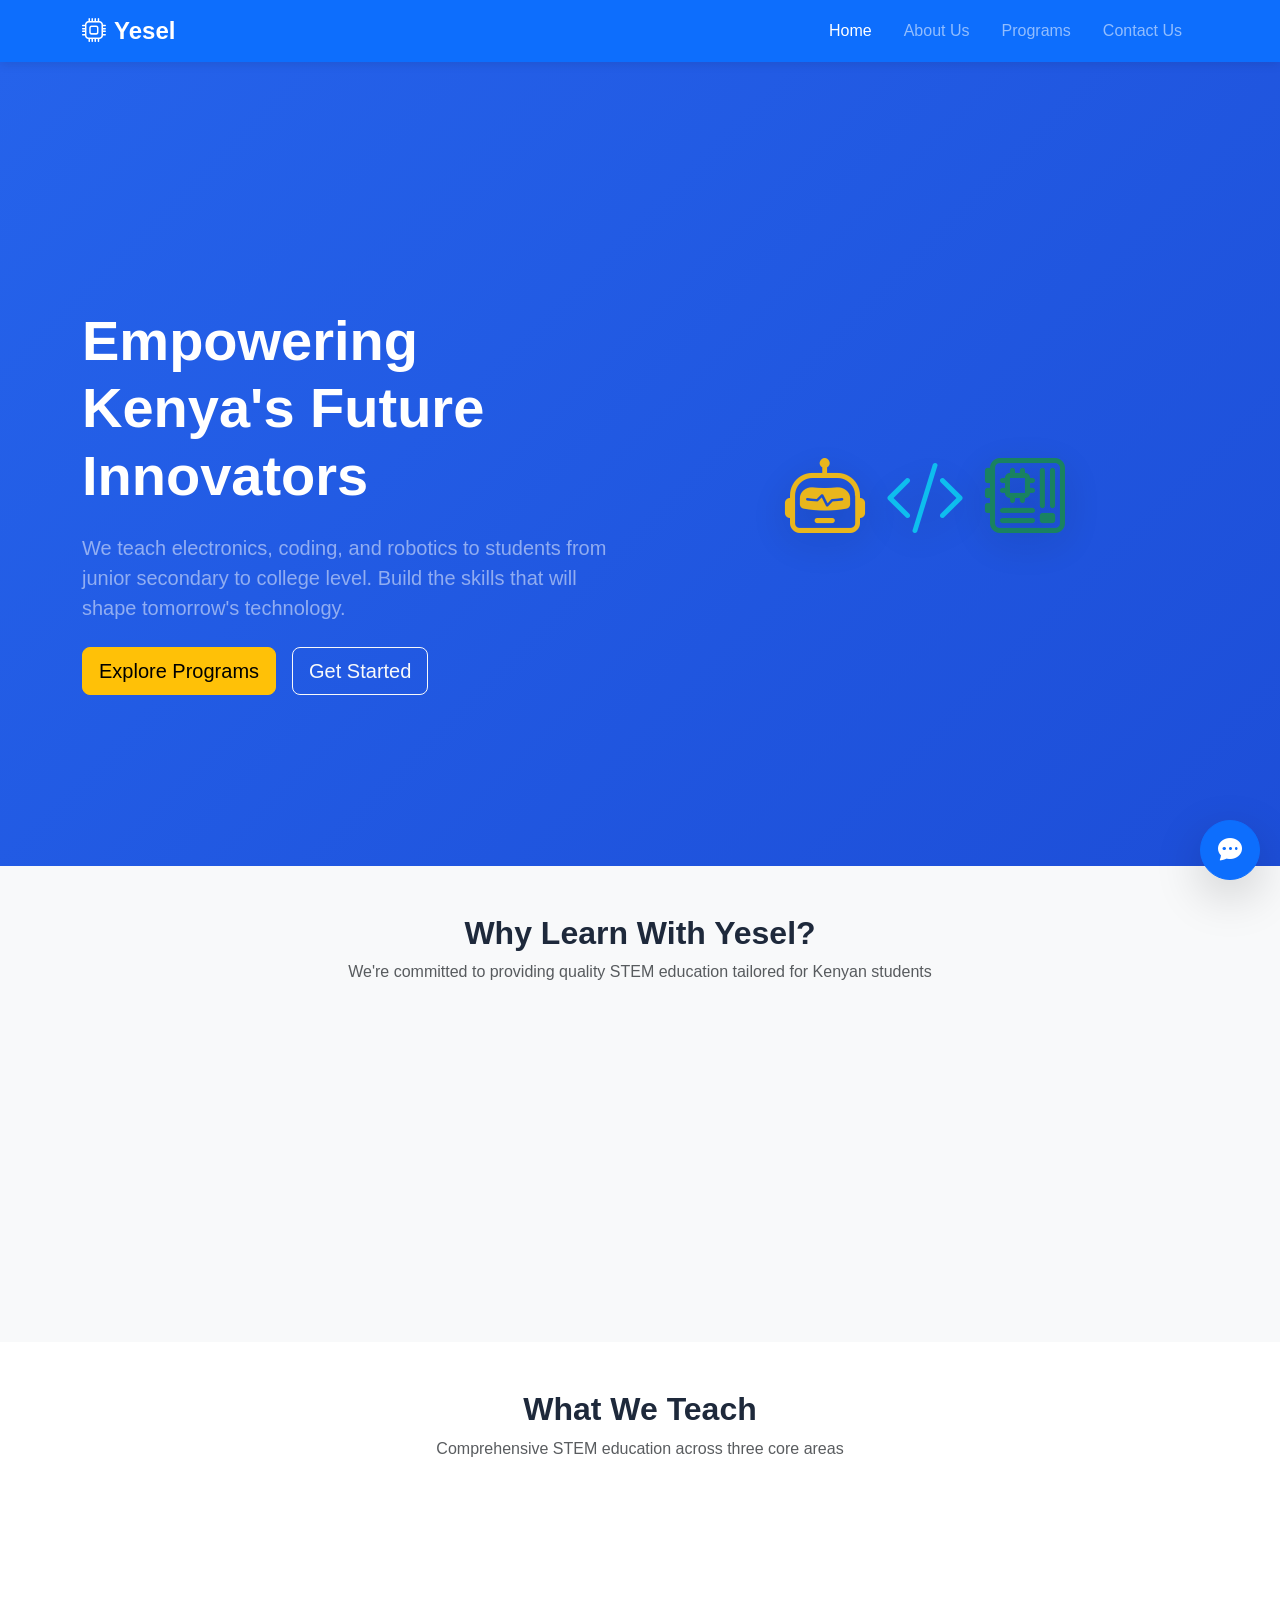
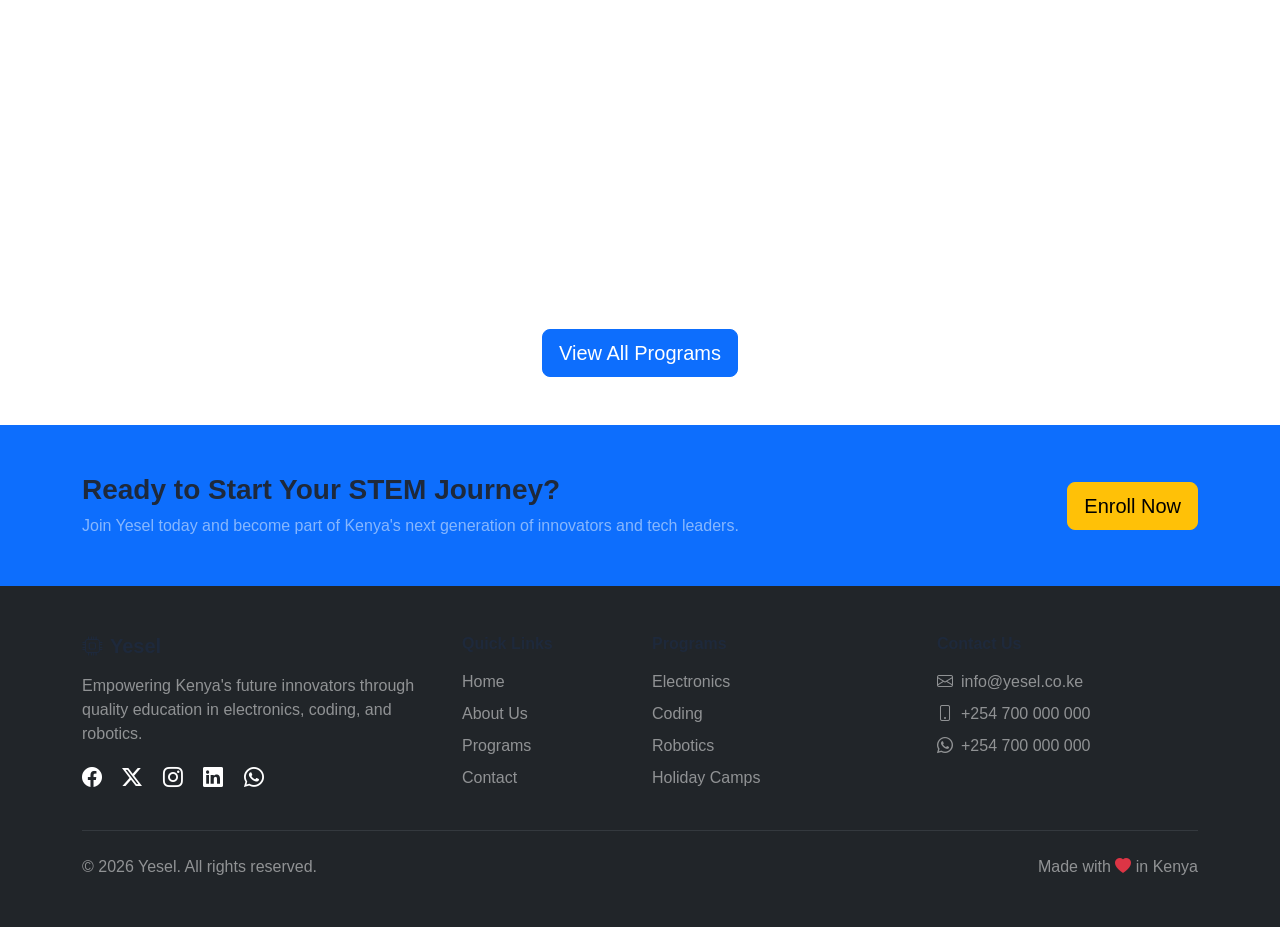
==== index.html @ 73b404f9 "v0.1" ====
<!DOCTYPE html>
<html lang="en">

<head>
    <meta charset="UTF-8">
    <meta name="viewport" content="width=device-width, initial-scale=1.0">
    <title>Yesel - Empowering Kenya's Future Innovators</title>
    <meta name="description"
        content="Yesel teaches electronics, coding, and robotics to students across Kenya. Join us to build the skills of tomorrow.">

    <!-- Bootstrap CSS -->
    <link href="https://cdn.jsdelivr.net/npm/bootstrap@5.3.2/dist/css/bootstrap.min.css" rel="stylesheet">
    <!-- Bootstrap Icons -->
    <link href="https://cdn.jsdelivr.net/npm/bootstrap-icons@1.11.1/font/bootstrap-icons.css" rel="stylesheet">
    <!-- Custom CSS -->
    <link href="css/styles.css" rel="stylesheet">
</head>

<body>
    <!-- Navigation -->
    <nav class="navbar navbar-expand-lg navbar-dark bg-primary fixed-top">
        <div class="container">
            <a class="navbar-brand fw-bold" href="index.html">
                <i class="bi bi-cpu me-2"></i>Yesel
            </a>
            <button class="navbar-toggler" type="button" data-bs-toggle="collapse" data-bs-target="#navbarNav">
                <span class="navbar-toggler-icon"></span>
            </button>
            <div class="collapse navbar-collapse" id="navbarNav">
                <ul class="navbar-nav ms-auto">
                    <li class="nav-item">
                        <a class="nav-link active" href="index.html">Home</a>
                    </li>
                    <li class="nav-item">
                        <a class="nav-link" href="about.html">About Us</a>
                    </li>
                    <li class="nav-item">
                        <a class="nav-link" href="programs.html">Programs</a>
                    </li>
                    <li class="nav-item">
                        <a class="nav-link" href="contact.html">Contact Us</a>
                    </li>
                </ul>
            </div>
        </div>
    </nav>

    <!-- Hero Section -->
    <section class="hero-section d-flex align-items-center">
        <div class="container">
            <div class="row align-items-center">
                <div class="col-lg-6">
                    <h1 class="display-4 fw-bold text-white mb-4">Empowering Kenya's Future Innovators</h1>
                    <p class="lead text-white-50 mb-4">We teach electronics, coding, and robotics to students from
                        junior secondary to college level. Build the skills that will shape tomorrow's technology.</p>
                    <div class="d-flex gap-3 flex-wrap">
                        <a href="programs.html" class="btn btn-warning btn-lg">Explore Programs</a>
                        <a href="contact.html" class="btn btn-outline-light btn-lg">Get Started</a>
                    </div>
                </div>
                <div class="col-lg-6 d-none d-lg-block">
                    <div class="hero-illustration text-center">
                        <i class="bi bi-robot display-1 text-warning"></i>
                        <i class="bi bi-code-slash display-1 text-info ms-3"></i>
                        <i class="bi bi-motherboard display-1 text-success ms-3"></i>
                    </div>
                </div>
            </div>
        </div>
    </section>

    <!-- Features Section -->
    <section class="py-5 bg-light">
        <div class="container">
            <div class="text-center mb-5">
                <h2 class="fw-bold">Why Learn With Yesel?</h2>
                <p class="text-muted">We're committed to providing quality STEM education tailored for Kenyan students
                </p>
            </div>
            <div class="row g-4">
                <div class="col-md-4">
                    <div class="card h-100 border-0 shadow-sm">
                        <div class="card-body text-center p-4">
                            <div
                                class="feature-icon bg-primary-subtle rounded-circle d-inline-flex align-items-center justify-content-center mb-3">
                                <i class="bi bi-people-fill text-primary fs-3"></i>
                            </div>
                            <h5 class="card-title">Age-Appropriate Learning</h5>
                            <p class="card-text text-muted">Programs designed specifically for junior secondary, senior
                                secondary, and college students with content that matches their level.</p>
                        </div>
                    </div>
                </div>
                <div class="col-md-4">
                    <div class="card h-100 border-0 shadow-sm">
                        <div class="card-body text-center p-4">
                            <div
                                class="feature-icon bg-warning-subtle rounded-circle d-inline-flex align-items-center justify-content-center mb-3">
                                <i class="bi bi-tools text-warning fs-3"></i>
                            </div>
                            <h5 class="card-title">Hands-On Experience</h5>
                            <p class="card-text text-muted">Learn by doing. Our practical approach ensures students
                                build real projects and gain tangible skills they can apply immediately.</p>
                        </div>
                    </div>
                </div>
                <div class="col-md-4">
                    <div class="card h-100 border-0 shadow-sm">
                        <div class="card-body text-center p-4">
                            <div
                                class="feature-icon bg-success-subtle rounded-circle d-inline-flex align-items-center justify-content-center mb-3">
                                <i class="bi bi-globe-africa text-success fs-3"></i>
                            </div>
                            <h5 class="card-title">Kenyan Context</h5>
                            <p class="card-text text-muted">Our curriculum is developed with Kenya's educational system
                                and industry needs in mind, preparing students for local opportunities.</p>
                        </div>
                    </div>
                </div>
            </div>
        </div>
    </section>

    <!-- What We Teach Section -->
    <section class="py-5">
        <div class="container">
            <div class="text-center mb-5">
                <h2 class="fw-bold">What We Teach</h2>
                <p class="text-muted">Comprehensive STEM education across three core areas</p>
            </div>
            <div class="row g-4">
                <div class="col-lg-4">
                    <div class="teach-card p-4 rounded-4 h-100">
                        <div class="teach-icon mb-3">
                            <i class="bi bi-motherboard text-primary display-4"></i>
                        </div>
                        <h4>Electronics</h4>
                        <p class="text-muted">From basic circuits to microcontrollers. Learn how electronic devices work
                            and build your own projects using Arduino and Raspberry Pi.</p>
                        <ul class="list-unstyled">
                            <li><i class="bi bi-check-circle text-success me-2"></i>Circuit Design</li>
                            <li><i class="bi bi-check-circle text-success me-2"></i>Arduino Programming</li>
                            <li><i class="bi bi-check-circle text-success me-2"></i>Sensors & Actuators</li>
                        </ul>
                    </div>
                </div>
                <div class="col-lg-4">
                    <div class="teach-card p-4 rounded-4 h-100">
                        <div class="teach-icon mb-3">
                            <i class="bi bi-code-slash text-info display-4"></i>
                        </div>
                        <h4>Coding</h4>
                        <p class="text-muted">Learn programming from scratch with languages used in the real world.
                            Build websites, apps, and software solutions.</p>
                        <ul class="list-unstyled">
                            <li><i class="bi bi-check-circle text-success me-2"></i>Python Programming</li>
                            <li><i class="bi bi-check-circle text-success me-2"></i>Web Development</li>
                            <li><i class="bi bi-check-circle text-success me-2"></i>Mobile App Development</li>
                        </ul>
                    </div>
                </div>
                <div class="col-lg-4">
                    <div class="teach-card p-4 rounded-4 h-100">
                        <div class="teach-icon mb-3">
                            <i class="bi bi-robot text-warning display-4"></i>
                        </div>
                        <h4>Robotics</h4>
                        <p class="text-muted">Combine electronics and coding to create intelligent machines. Design,
                            build, and program robots that can interact with the world.</p>
                        <ul class="list-unstyled">
                            <li><i class="bi bi-check-circle text-success me-2"></i>Robot Design & Assembly</li>
                            <li><i class="bi bi-check-circle text-success me-2"></i>Autonomous Navigation</li>
                            <li><i class="bi bi-check-circle text-success me-2"></i>Competition Preparation</li>
                        </ul>
                    </div>
                </div>
            </div>
            <div class="text-center mt-5">
                <a href="programs.html" class="btn btn-primary btn-lg">View All Programs</a>
            </div>
        </div>
    </section>

    <!-- CTA Section -->
    <section class="py-5 bg-primary text-white">
        <div class="container">
            <div class="row align-items-center">
                <div class="col-lg-8">
                    <h3 class="fw-bold mb-2">Ready to Start Your STEM Journey?</h3>
                    <p class="mb-lg-0 text-white-50">Join Yesel today and become part of Kenya's next generation of
                        innovators and tech leaders.</p>
                </div>
                <div class="col-lg-4 text-lg-end">
                    <a href="contact.html" class="btn btn-warning btn-lg">Enroll Now</a>
                </div>
            </div>
        </div>
    </section>

    <!-- Footer -->
    <footer class="bg-dark text-white py-5">
        <div class="container">
            <div class="row g-4">
                <div class="col-lg-4">
                    <h5 class="fw-bold mb-3"><i class="bi bi-cpu me-2"></i>Yesel</h5>
                    <p class="text-white-50">Empowering Kenya's future innovators through quality education in
                        electronics, coding, and robotics.</p>
                    <div class="social-links">
                        <a href="#" class="text-white me-3"><i class="bi bi-facebook"></i></a>
                        <a href="#" class="text-white me-3"><i class="bi bi-twitter-x"></i></a>
                        <a href="#" class="text-white me-3"><i class="bi bi-instagram"></i></a>
                        <a href="#" class="text-white me-3"><i class="bi bi-linkedin"></i></a>
                        <a href="#" class="text-white"><i class="bi bi-whatsapp"></i></a>
                    </div>
                </div>
                <div class="col-lg-2">
                    <h6 class="fw-bold mb-3">Quick Links</h6>
                    <ul class="list-unstyled">
                        <li class="mb-2"><a href="index.html" class="text-white-50 text-decoration-none">Home</a></li>
                        <li class="mb-2"><a href="about.html" class="text-white-50 text-decoration-none">About Us</a>
                        </li>
                        <li class="mb-2"><a href="programs.html" class="text-white-50 text-decoration-none">Programs</a>
                        </li>
                        <li class="mb-2"><a href="contact.html" class="text-white-50 text-decoration-none">Contact</a>
                        </li>
                    </ul>
                </div>
                <div class="col-lg-3">
                    <h6 class="fw-bold mb-3">Programs</h6>
                    <ul class="list-unstyled">
                        <li class="mb-2"><a href="programs.html"
                                class="text-white-50 text-decoration-none">Electronics</a></li>
                        <li class="mb-2"><a href="programs.html" class="text-white-50 text-decoration-none">Coding</a>
                        </li>
                        <li class="mb-2"><a href="programs.html" class="text-white-50 text-decoration-none">Robotics</a>
                        </li>
                        <li class="mb-2"><a href="programs.html" class="text-white-50 text-decoration-none">Holiday
                                Camps</a></li>
                    </ul>
                </div>
                <div class="col-lg-3">
                    <h6 class="fw-bold mb-3">Contact Us</h6>
                    <ul class="list-unstyled text-white-50">
                        <li class="mb-2"><i class="bi bi-envelope me-2"></i>info@yesel.co.ke</li>
                        <li class="mb-2"><i class="bi bi-phone me-2"></i>+254 700 000 000</li>
                        <li class="mb-2"><i class="bi bi-whatsapp me-2"></i>+254 700 000 000</li>
                    </ul>
                </div>
            </div>
            <hr class="my-4 border-secondary">
            <div class="row">
                <div class="col-md-6">
                    <p class="text-white-50 mb-0">&copy; 2026 Yesel. All rights reserved.</p>
                </div>
                <div class="col-md-6 text-md-end">
                    <p class="text-white-50 mb-0">Made with <i class="bi bi-heart-fill text-danger"></i> in Kenya</p>
                </div>
            </div>
        </div>
    </footer>

    <!-- Chatbot -->
    <div id="chatbot-container">
        <button id="chatbot-toggle" class="btn btn-primary rounded-circle shadow-lg">
            <i class="bi bi-chat-dots-fill fs-4"></i>
        </button>
        <div id="chatbot-window" class="d-none">
            <div class="chatbot-header bg-primary text-white p-3 rounded-top">
                <div class="d-flex justify-content-between align-items-center">
                    <div>
                        <h6 class="mb-0"><i class="bi bi-robot me-2"></i>Yesel Assistant</h6>
                        <small class="text-white-50">Ask me anything!</small>
                    </div>
                    <button id="chatbot-close" class="btn btn-link text-white p-0">
                        <i class="bi bi-x-lg"></i>
                    </button>
                </div>
            </div>
            <div id="chatbot-messages" class="p-3">
                <div class="bot-message mb-3">
                    <div class="message-bubble bg-light p-3 rounded">
                        <p class="mb-0">Jambo! 👋 I'm the Yesel Assistant. How can I help you today? You can ask me
                            about:</p>
                        <ul class="mb-0 mt-2">
                            <li>Our programs</li>
                            <li>Enrollment process</li>
                            <li>Schedules & timing</li>
                            <li>Requirements & materials</li>
                        </ul>
                    </div>
                </div>
            </div>
            <div class="chatbot-input p-3 border-top">
                <div class="input-group">
                    <input type="text" id="chatbot-input" class="form-control" placeholder="Type your question...">
                    <button id="chatbot-send" class="btn btn-primary">
                        <i class="bi bi-send-fill"></i>
                    </button>
                </div>
                <div class="quick-questions mt-2">
                    <small class="text-muted">Quick questions:</small>
                    <div class="d-flex flex-wrap gap-1 mt-1">
                        <button class="btn btn-outline-secondary btn-sm quick-q">Programs offered?</button>
                        <button class="btn btn-outline-secondary btn-sm quick-q">How to enroll?</button>
                        <button class="btn btn-outline-secondary btn-sm quick-q">Class schedule?</button>
                    </div>
                </div>
            </div>
        </div>
    </div>

    <!-- Bootstrap JS -->
    <script src="https://cdn.jsdelivr.net/npm/bootstrap@5.3.2/dist/js/bootstrap.bundle.min.js"></script>
    <!-- Custom JS -->
    <script src="js/main.js"></script>
</body>

</html>
---- css/styles.css ----
/* ========================================
   Yesel - Custom Styles
   STEM Education Website for Kenya
   ======================================== */

/* ----------------------------------------
   CSS Variables / Theme
   ---------------------------------------- */
:root {
  --primary-color: #2563eb;
  --primary-dark: #1d4ed8;
  --secondary-color: #f59e0b;
  --success-color: #10b981;
  --info-color: #06b6d4;
  --warning-color: #f59e0b;
  --dark-color: #1e293b;
  --light-color: #f8fafc;
  --text-muted: #64748b;
}

/* ----------------------------------------
   Global Styles
   ---------------------------------------- */
body {
  font-family: "Segoe UI", Tahoma, Geneva, Verdana, sans-serif;
  color: var(--dark-color);
  padding-top: 56px; /* For fixed navbar */
}

h1,
h2,
h3,
h4,
h5,
h6 {
  color: var(--dark-color);
}

a {
  color: var(--primary-color);
  transition: all 0.3s ease;
}

a:hover {
  color: var(--primary-dark);
}

/* ----------------------------------------
   Navbar
   ---------------------------------------- */
.navbar {
  box-shadow: 0 2px 10px rgba(0, 0, 0, 0.1);
}

.navbar-brand {
  font-size: 1.5rem;
}

.nav-link {
  font-weight: 500;
  padding: 0.5rem 1rem !important;
  transition: all 0.3s ease;
}

.nav-link:hover {
  transform: translateY(-2px);
}

/* ----------------------------------------
   Hero Section
   ---------------------------------------- */
.hero-section {
  background: linear-gradient(
    135deg,
    var(--primary-color) 0%,
    var(--primary-dark) 100%
  );
  min-height: 90vh;
  padding-top: 80px;
}

.hero-illustration {
  animation: float 6s ease-in-out infinite;
}

.hero-illustration i {
  opacity: 0.9;
  filter: drop-shadow(0 10px 20px rgba(0, 0, 0, 0.2));
}

@keyframes float {
  0%,
  100% {
    transform: translateY(0);
  }
  50% {
    transform: translateY(-20px);
  }
}

/* ----------------------------------------
   Page Header (Inner Pages)
   ---------------------------------------- */
.page-header {
  padding-top: 80px;
  background: linear-gradient(
    135deg,
    var(--primary-color) 0%,
    var(--primary-dark) 100%
  );
}

/* ----------------------------------------
   Feature Cards
   ---------------------------------------- */
.feature-icon {
  width: 70px;
  height: 70px;
}

.card {
  transition: all 0.3s ease;
}

.card:hover {
  transform: translateY(-5px);
  box-shadow: 0 10px 40px rgba(0, 0, 0, 0.1) !important;
}

/* ----------------------------------------
   Teaching Section Cards
   ---------------------------------------- */
.teach-card {
  background: var(--light-color);
  border: 2px solid transparent;
  transition: all 0.3s ease;
}

.teach-card:hover {
  border-color: var(--primary-color);
  background: white;
  box-shadow: 0 10px 40px rgba(37, 99, 235, 0.1);
}

/* ----------------------------------------
   Approach Cards
   ---------------------------------------- */
.approach-card {
  background: var(--light-color);
  border: 1px solid #e2e8f0;
  transition: all 0.3s ease;
}

.approach-card:hover {
  background: white;
  box-shadow: 0 10px 40px rgba(0, 0, 0, 0.1);
}

.approach-number {
  font-size: 3rem;
  font-weight: 800;
  color: var(--primary-color);
  opacity: 0.2;
  line-height: 1;
}

/* ----------------------------------------
   Program Cards
   ---------------------------------------- */
.program-card {
  transition: all 0.3s ease;
}

.program-card:hover {
  transform: translateY(-10px);
  box-shadow: 0 20px 60px rgba(0, 0, 0, 0.15) !important;
}

.program-card .card-header {
  border-bottom: none;
}

/* ----------------------------------------
   Stat Cards
   ---------------------------------------- */
.stat-card {
  transition: all 0.3s ease;
}

.stat-card:hover {
  transform: scale(1.05);
}

/* ----------------------------------------
   Contact Form
   ---------------------------------------- */
.form-control,
.form-select {
  padding: 0.75rem 1rem;
  border: 2px solid #e2e8f0;
  border-radius: 0.5rem;
  transition: all 0.3s ease;
}

.form-control:focus,
.form-select:focus {
  border-color: var(--primary-color);
  box-shadow: 0 0 0 4px rgba(37, 99, 235, 0.1);
}

/* ----------------------------------------
   Contact Info Card
   ---------------------------------------- */
.contact-info-card {
  background: linear-gradient(
    135deg,
    var(--primary-color) 0%,
    var(--primary-dark) 100%
  );
}

/* ----------------------------------------
   Accordion (FAQ)
   ---------------------------------------- */
.accordion-button {
  font-weight: 600;
  color: var(--dark-color);
}

.accordion-button:not(.collapsed) {
  background-color: var(--light-color);
  color: var(--primary-color);
}

.accordion-button:focus {
  box-shadow: 0 0 0 4px rgba(37, 99, 235, 0.1);
  border-color: var(--primary-color);
}

/* ----------------------------------------
   Chatbot Styles
   ---------------------------------------- */
#chatbot-container {
  position: fixed;
  bottom: 20px;
  right: 20px;
  z-index: 9999;
}

#chatbot-toggle {
  width: 60px;
  height: 60px;
  border-radius: 50%;
  display: flex;
  align-items: center;
  justify-content: center;
  box-shadow: 0 4px 20px rgba(37, 99, 235, 0.4);
  transition: all 0.3s ease;
}

#chatbot-toggle:hover {
  transform: scale(1.1);
  box-shadow: 0 6px 25px rgba(37, 99, 235, 0.5);
}

#chatbot-window {
  position: absolute;
  bottom: 80px;
  right: 0;
  width: 380px;
  max-width: calc(100vw - 40px);
  background: white;
  border-radius: 16px;
  box-shadow: 0 10px 50px rgba(0, 0, 0, 0.2);
  overflow: hidden;
  animation: slideUp 0.3s ease;
}

@keyframes slideUp {
  from {
    opacity: 0;
    transform: translateY(20px);
  }
  to {
    opacity: 1;
    transform: translateY(0);
  }
}

.chatbot-header {
  background: linear-gradient(
    135deg,
    var(--primary-color) 0%,
    var(--primary-dark) 100%
  );
}

#chatbot-messages {
  height: 300px;
  overflow-y: auto;
  background: #f8fafc;
}

.message-bubble {
  max-width: 85%;
  word-wrap: break-word;
}

.bot-message .message-bubble {
  background: white;
  border: 1px solid #e2e8f0;
}

.user-message {
  text-align: right;
}

.user-message .message-bubble {
  background: var(--primary-color);
  color: white;
  display: inline-block;
  text-align: left;
}

.chatbot-input {
  background: white;
}

.quick-questions .btn {
  font-size: 0.75rem;
  padding: 0.25rem 0.5rem;
}

/* Scrollbar for chatbot */
#chatbot-messages::-webkit-scrollbar {
  width: 6px;
}

#chatbot-messages::-webkit-scrollbar-track {
  background: #f1f1f1;
}

#chatbot-messages::-webkit-scrollbar-thumb {
  background: #ccc;
  border-radius: 3px;
}

#chatbot-messages::-webkit-scrollbar-thumb:hover {
  background: #999;
}

/* ----------------------------------------
   Footer
   ---------------------------------------- */
footer {
  background: var(--dark-color);
}

.social-links a {
  font-size: 1.25rem;
  transition: all 0.3s ease;
}

.social-links a:hover {
  transform: translateY(-3px);
  color: var(--secondary-color) !important;
}

/* ----------------------------------------
   Utility Classes
   ---------------------------------------- */
.bg-primary-subtle {
  background-color: rgba(37, 99, 235, 0.1) !important;
}

.bg-success-subtle {
  background-color: rgba(16, 185, 129, 0.1) !important;
}

.bg-warning-subtle {
  background-color: rgba(245, 158, 11, 0.1) !important;
}

.bg-info-subtle {
  background-color: rgba(6, 182, 212, 0.1) !important;
}

/* ----------------------------------------
   Responsive Adjustments
   ---------------------------------------- */
@media (max-width: 991.98px) {
  .hero-section {
    min-height: auto;
    padding: 100px 0 60px;
  }

  .hero-section h1 {
    font-size: 2.5rem;
  }
}

@media (max-width: 767.98px) {
  .hero-section h1 {
    font-size: 2rem;
  }

  #chatbot-window {
    width: calc(100vw - 40px);
    right: -10px;
  }

  .contact-info-card {
    margin-bottom: 0;
  }
}

@media (max-width: 575.98px) {
  .btn-lg {
    padding: 0.75rem 1.5rem;
    font-size: 1rem;
  }

  .display-4 {
    font-size: 2rem;
  }

  .display-5 {
    font-size: 1.75rem;
  }
}

/* ----------------------------------------
   Animation Classes
   ---------------------------------------- */
.fade-in {
  animation: fadeIn 0.5s ease;
}

@keyframes fadeIn {
  from {
    opacity: 0;
  }
  to {
    opacity: 1;
  }
}

/* Smooth scroll behavior */
html {
  scroll-behavior: smooth;
}

/* Selection color */
::selection {
  background: var(--primary-color);
  color: white;
}

/* ----------------------------------------
   Print Styles
   ---------------------------------------- */
@media print {
  .navbar,
  #chatbot-container,
  footer {
    display: none !important;
  }

  body {
    padding-top: 0;
  }
}
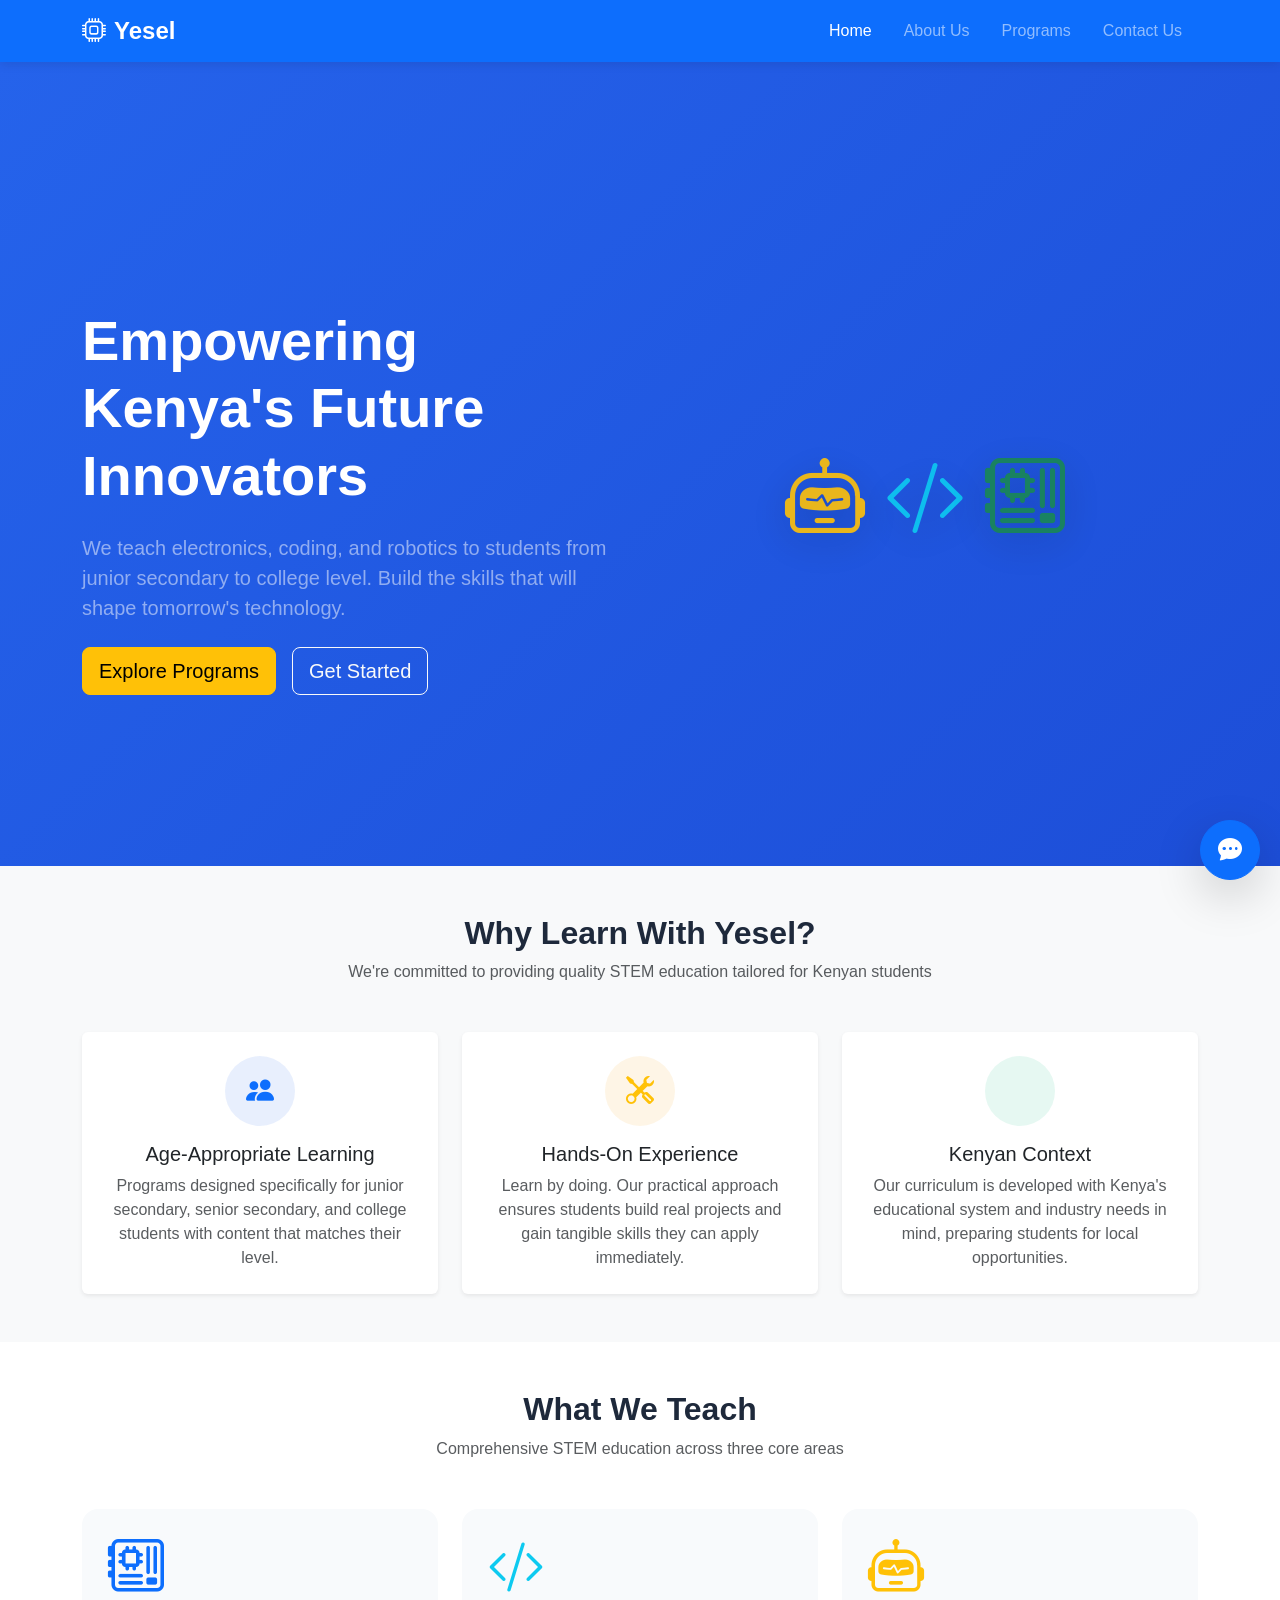
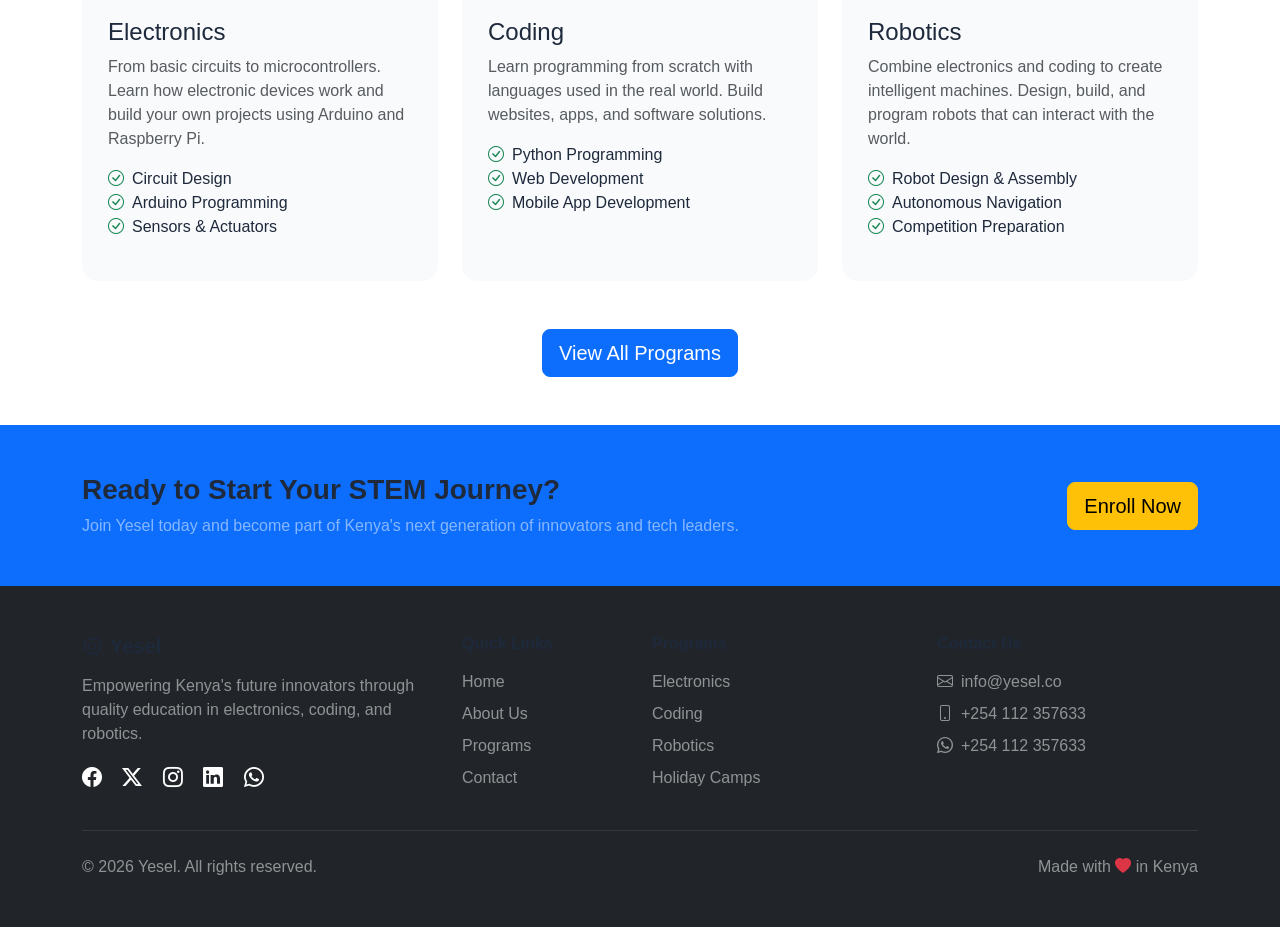
==== commit d8531180: "minor edits" ====
--- a/index.html
+++ b/index.html
@@ -241,9 +241,9 @@
                 <div class="col-lg-3">
                     <h6 class="fw-bold mb-3">Contact Us</h6>
                     <ul class="list-unstyled text-white-50">
-                        <li class="mb-2"><i class="bi bi-envelope me-2"></i>info@yesel.co.ke</li>
-                        <li class="mb-2"><i class="bi bi-phone me-2"></i>+254 700 000 000</li>
-                        <li class="mb-2"><i class="bi bi-whatsapp me-2"></i>+254 700 000 000</li>
+                        <li class="mb-2"><i class="bi bi-envelope me-2"></i>info@yesel.co</li>
+                        <li class="mb-2"><i class="bi bi-phone me-2"></i>+254 112 357633</li>
+                        <li class="mb-2"><i class="bi bi-whatsapp me-2"></i>+254 112 357633</li>
                     </ul>
                 </div>
             </div>
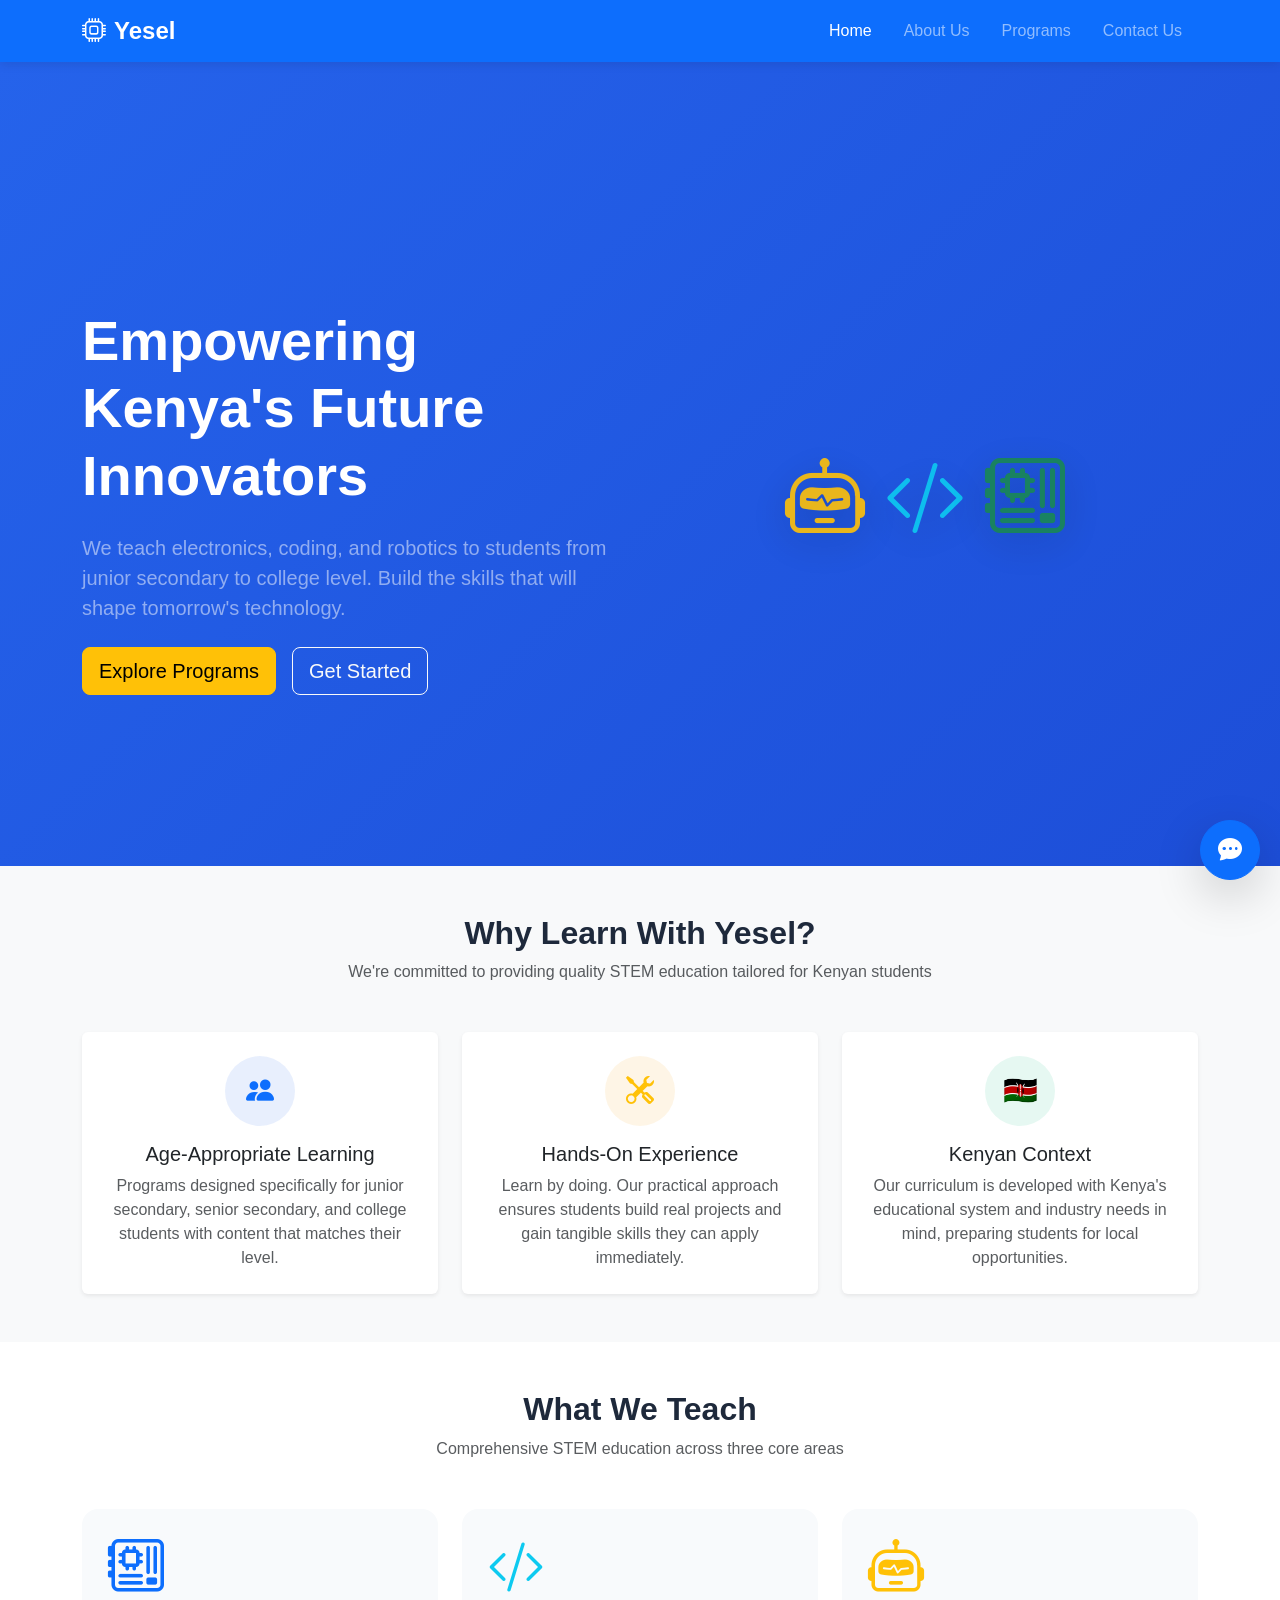
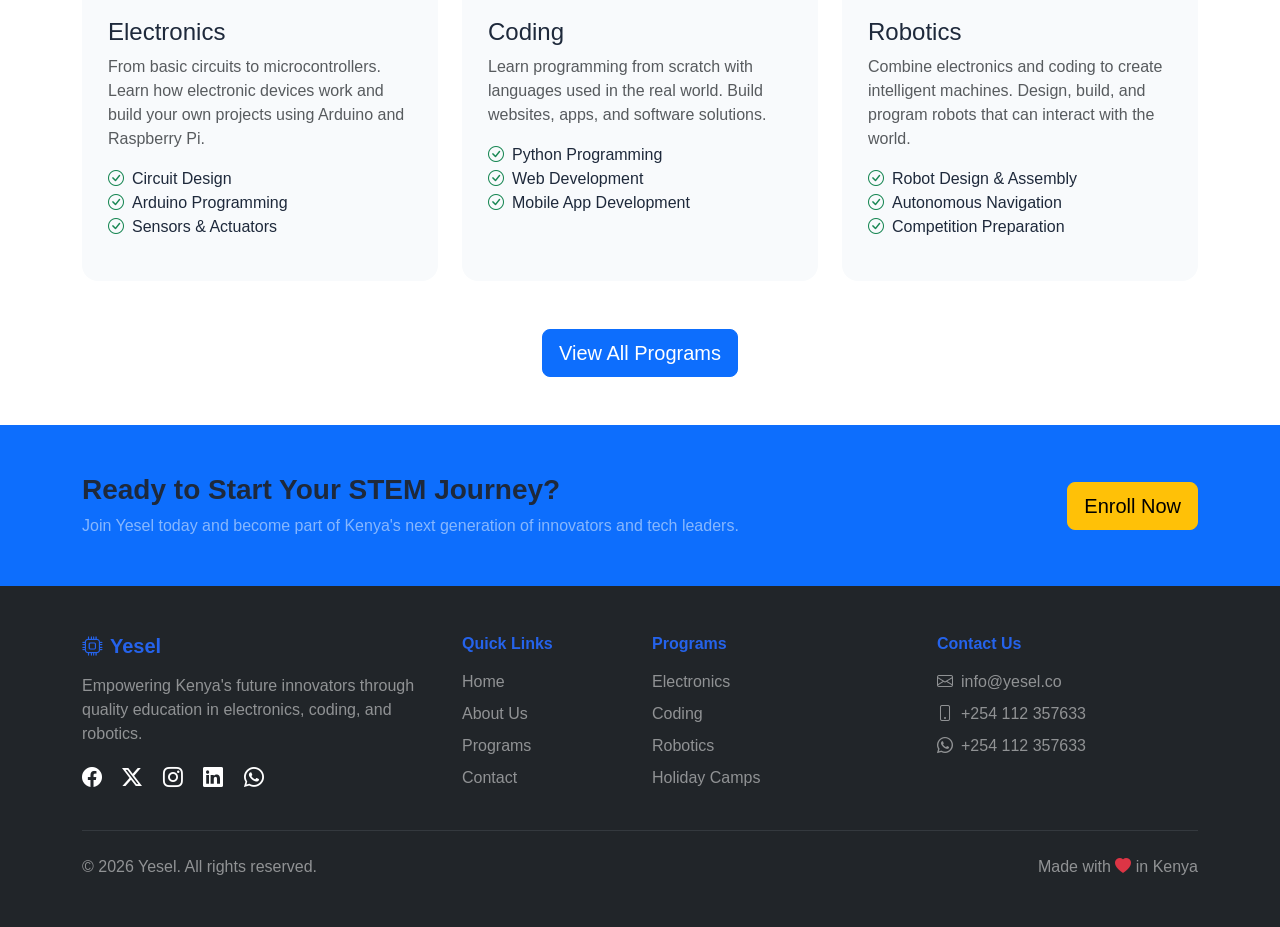
==== commit e26fbde8: "Adds Kenyan flag icon" ====
--- a/index.html
+++ b/index.html
@@ -109,7 +109,7 @@
                         <div class="card-body text-center p-4">
                             <div
                                 class="feature-icon bg-success-subtle rounded-circle d-inline-flex align-items-center justify-content-center mb-3">
-                                <i class="bi bi-globe-africa text-success fs-3"></i>
+                                <span class="fs-3" role="img" aria-label="Kenyan flag">🇰🇪</span>
                             </div>
                             <h5 class="card-title">Kenyan Context</h5>
                             <p class="card-text text-muted">Our curriculum is developed with Kenya's educational system
--- a/css/styles.css
+++ b/css/styles.css
@@ -356,6 +356,18 @@
   background: var(--dark-color);
 }
 
+footer h5,
+footer h6,
+.bg-dark h2,
+.bg-dark h3:not(.stat-card h3),
+.bg-dark h5:not(.program-card h5) {
+  color: var(--primary-color);
+}
+
+.stat-card h3 {
+  color: white;
+}
+
 .social-links a {
   font-size: 1.25rem;
   transition: all 0.3s ease;
